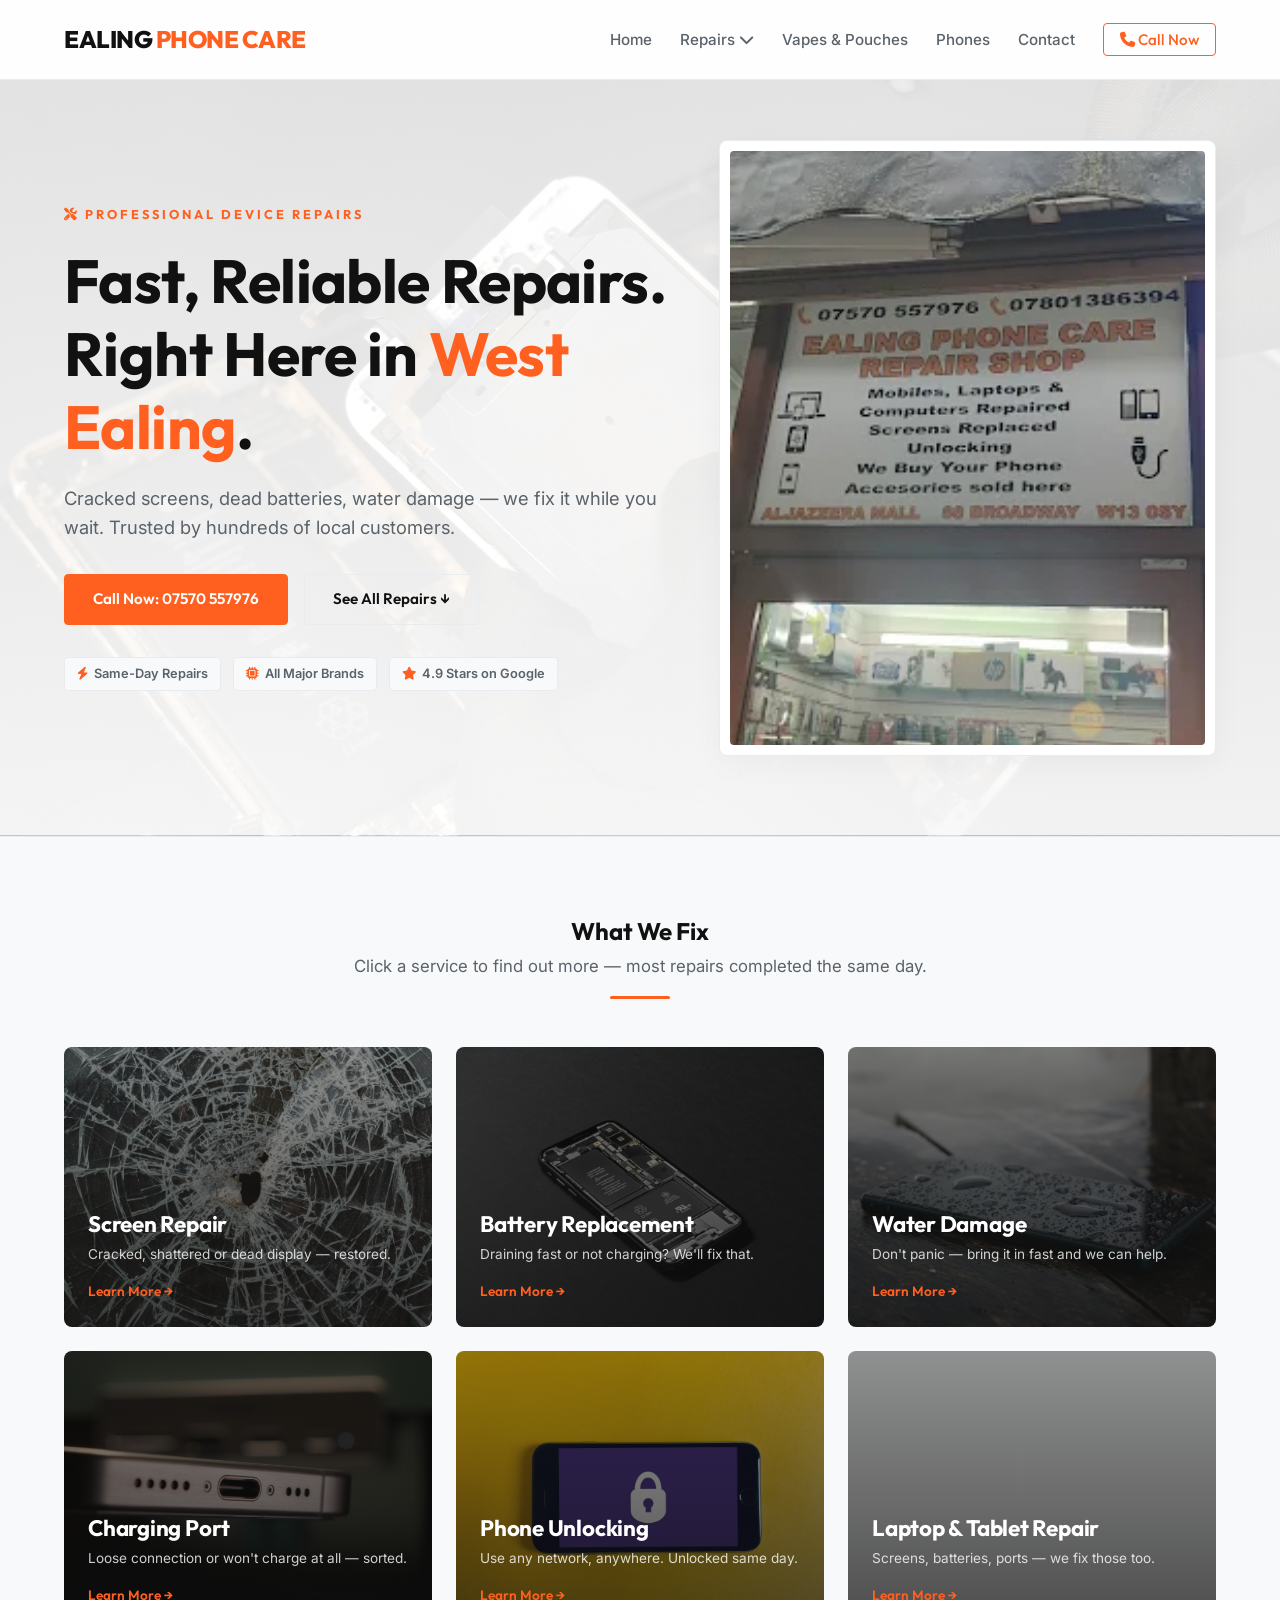
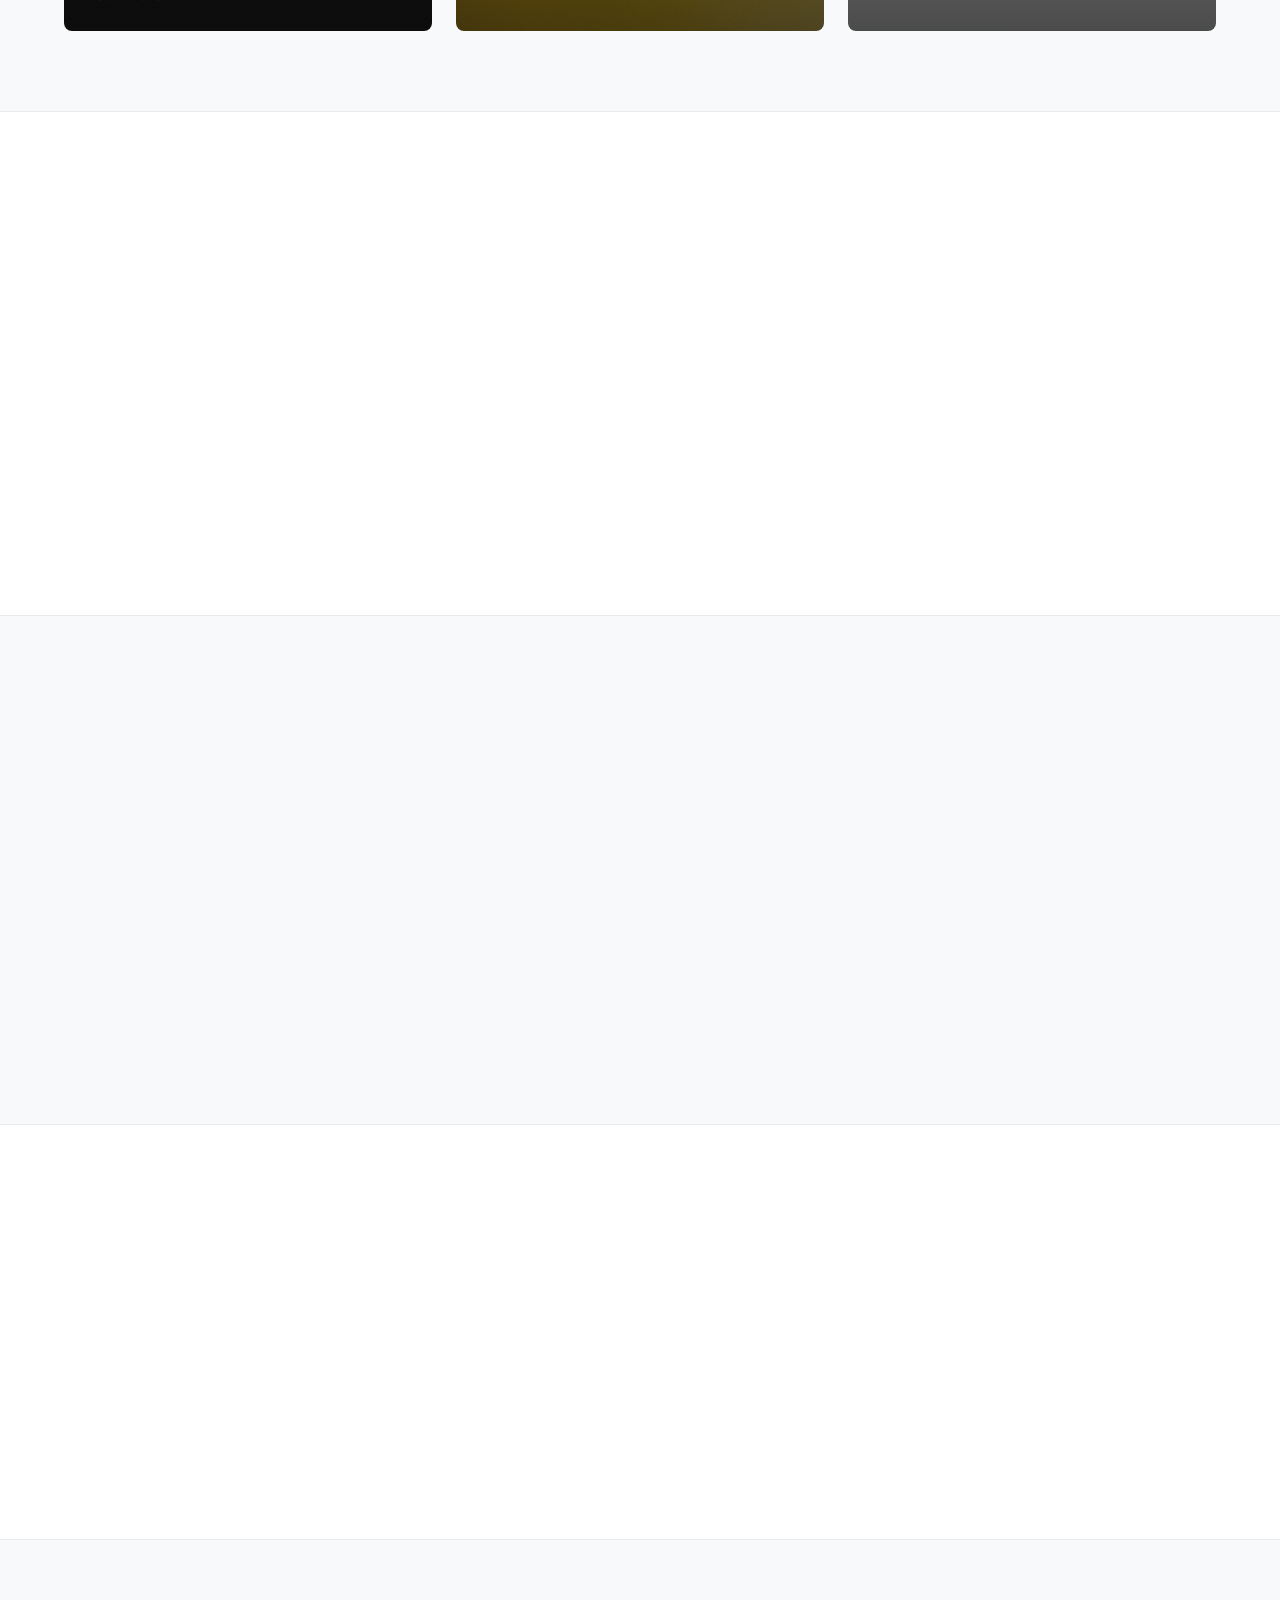
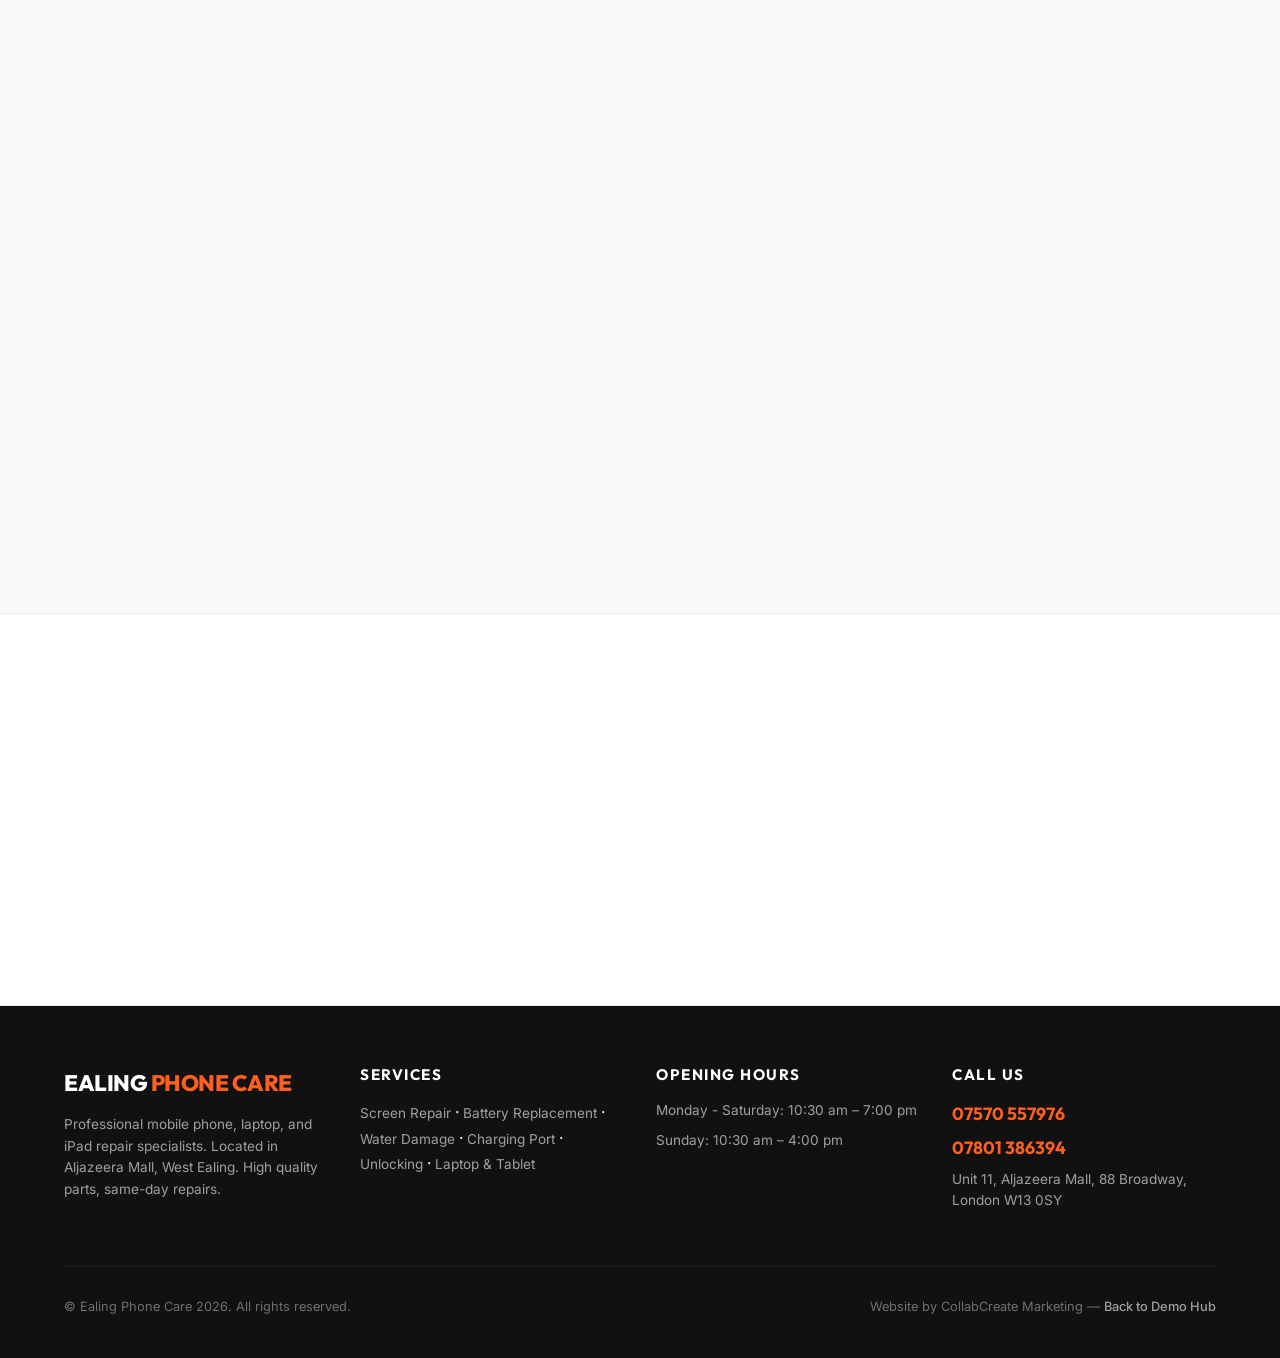
==== index.html @ 806cb696 "Initial commit" ====
<!DOCTYPE html>
<html lang="en">
<head>
    <meta charset="UTF-8">
    <meta name="viewport" content="width=device-width, initial-scale=1.0">
    <title>Home | Ealing Phone Care West Ealing</title>
    <meta name="description" content="West Ealing's trusted repair shop for iPhones, Samsung, laptops, MacBooks, and iPads. Same-day repairs.">
    <!-- Google Fonts -->
    <link href="https://fonts.googleapis.com/css2?family=Outfit:wght@300;400;500;600;700;800&family=Inter:wght@300;400;500;600;700&display=swap" rel="stylesheet">
    <!-- FontAwesome Icons -->
    <link rel="stylesheet" href="https://cdnjs.cloudflare.com/ajax/libs/font-awesome/6.4.0/css/all.min.css">
    <!-- CSS Stylesheet -->
    <link rel="stylesheet" href="style.css">
</head>
<body>
    <!-- Sticky Navigation Bar -->
    <nav class="navbar">
        <div class="container nav-container">
            <a href="index.html" class="logo">EALING <span class="primary-text">PHONE CARE</span></a>
            <ul class="nav-links" id="navLinks">
                <li><a href="index.html">Home</a></li>
                <li class="dropdown">
                    <a href="#" class="dropdown-trigger">Repairs <i class="fa-solid fa-chevron-down"></i></a>
                    <ul class="dropdown-menu">
                        <li><a href="screen-repair.html">Screen Repair</a></li>
                        <li><a href="battery-replacement.html">Battery Replacement</a></li>
                        <li><a href="water-damage.html">Water Damage</a></li>
                        <li><a href="charging-port.html">Charging Port Repair</a></li>
                        <li><a href="phone-unlocking.html">Phone Unlocking</a></li>
                        <li><a href="laptop-tablet.html">Laptop &amp; Tablet Repair</a></li>
                    </ul>
                </li>
                <li><a href="vapes-pouches.html">Vapes &amp; Pouches</a></li>
                <li><a href="phones-in-store.html">Phones</a></li>
                <li><a href="contact.html">Contact</a></li>
                <li><a href="tel:07570557976" class="btn-nav-cta"><i class="fa-solid fa-phone"></i> Call Now</a></li>
            </ul>
            <div class="hamburger" id="hamburger">
                <i class="fa-solid fa-bars"></i>
            </div>
        </div>
    </nav>

    <!-- Hero Section -->
    <section class="hero" style="background-image: linear-gradient(rgba(255, 255, 255, 0.85), rgba(255, 255, 255, 0.95)), url('repair-hero.jpg');">
        <div class="container hero-grid">
            <div class="hero-content reveal">
                <span class="eyebrow"><i class="fa-solid fa-screwdriver-wrench"></i> Professional Device Repairs</span>
                <h1>Fast, Reliable Repairs. <br>Right Here in <span class="primary-text">West Ealing</span>.</h1>
                <p class="hero-tagline">Cracked screens, dead batteries, water damage — we fix it while you wait. Trusted by hundreds of local customers.</p>
                <div class="hero-btns">
                    <a href="tel:07570557976" class="btn btn-primary">Call Now: 07570 557976</a>
                    <a href="#services" class="btn btn-outline">See All Repairs &darr;</a>
                </div>
                <div class="walk-ins-tag">
                    <span class="badge"><i class="fa-solid fa-bolt"></i> Same-Day Repairs</span>
                    <span class="badge"><i class="fa-solid fa-microchip"></i> All Major Brands</span>
                    <span class="badge"><i class="fa-solid fa-star"></i> 4.9 Stars on Google</span>
                </div>
            </div>
            <div class="hero-image-wrapper reveal">
                <div class="hero-image-frame" onclick="openLightbox('storefront-exterior.webp', 'Ealing Phone Care storefront in West Ealing')">
                    <img src="storefront-exterior.webp" alt="Ealing Phone Care Storefront" class="hero-image">
                    <div class="frame-overlay">
                        <i class="fa-solid fa-magnifying-glass-plus"></i>
                        <span>View Storefront</span>
                    </div>
                </div>
            </div>
        </div>
    </section>

    <!-- Services Section -->
    <section class="services" id="services">
        <div class="container">
            <div class="section-header text-center reveal">
                <h2>What We Fix</h2>
                <p class="subheading">Click a service to find out more — most repairs completed the same day.</p>
                <div class="accent-divider"></div>
            </div>
            
            <div class="services-grid reveal">
                <!-- Screen Repair -->
                <a href="screen-repair.html" class="service-card-link">
                    <div class="service-card" style="background-image: linear-gradient(rgba(17, 17, 17, 0.45), rgba(17, 17, 17, 0.75)), url('cracked-screen.jpg');">
                        <div class="card-content">
                            <h3>Screen Repair</h3>
                            <p>Cracked, shattered or dead display — restored.</p>
                            <span class="learn-more">Learn More &rarr;</span>
                        </div>
                    </div>
                </a>
                
                <!-- Battery Replacement -->
                <a href="battery-replacement.html" class="service-card-link">
                    <div class="service-card" style="background-image: linear-gradient(rgba(17, 17, 17, 0.45), rgba(17, 17, 17, 0.75)), url('battery-repair.jpg');">
                        <div class="card-content">
                            <h3>Battery Replacement</h3>
                            <p>Draining fast or not charging? We'll fix that.</p>
                            <span class="learn-more">Learn More &rarr;</span>
                        </div>
                    </div>
                </a>
                
                <!-- Water Damage -->
                <a href="water-damage.html" class="service-card-link">
                    <div class="service-card" style="background-image: linear-gradient(rgba(17, 17, 17, 0.45), rgba(17, 17, 17, 0.75)), url('water-damage.jpg');">
                        <div class="card-content">
                            <h3>Water Damage</h3>
                            <p>Don't panic — bring it in fast and we can help.</p>
                            <span class="learn-more">Learn More &rarr;</span>
                        </div>
                    </div>
                </a>
                
                <!-- Charging Port -->
                <a href="charging-port.html" class="service-card-link">
                    <div class="service-card" style="background-image: linear-gradient(rgba(17, 17, 17, 0.45), rgba(17, 17, 17, 0.75)), url('charging-port.jpg');">
                        <div class="card-content">
                            <h3>Charging Port</h3>
                            <p>Loose connection or won't charge at all — sorted.</p>
                            <span class="learn-more">Learn More &rarr;</span>
                        </div>
                    </div>
                </a>
                
                <!-- Phone Unlocking -->
                <a href="phone-unlocking.html" class="service-card-link">
                    <div class="service-card" style="background-image: linear-gradient(rgba(17, 17, 17, 0.45), rgba(17, 17, 17, 0.75)), url('unlock-phone.jpg');">
                        <div class="card-content">
                            <h3>Phone Unlocking</h3>
                            <p>Use any network, anywhere. Unlocked same day.</p>
                            <span class="learn-more">Learn More &rarr;</span>
                        </div>
                    </div>
                </a>
                
                <!-- Laptop & Tablet Repair -->
                <a href="laptop-tablet.html" class="service-card-link">
                    <div class="service-card" style="background-image: linear-gradient(rgba(17, 17, 17, 0.45), rgba(17, 17, 17, 0.75)), url('circuit-board.jpg');">
                        <div class="card-content">
                            <h3>Laptop &amp; Tablet Repair</h3>
                            <p>Screens, batteries, ports — we fix those too.</p>
                            <span class="learn-more">Learn More &rarr;</span>
                        </div>
                    </div>
                </a>
            </div>
        </div>
    </section>

    <!-- Why Us Section -->
    <section class="why-us">
        <div class="container">
            <div class="section-header text-center reveal">
                <h2>Why Customers Come Back to Us</h2>
                <div class="accent-divider"></div>
            </div>
            
            <div class="why-us-grid reveal">
                <div class="why-card">
                    <div class="why-icon"><i class="fa-solid fa-clock"></i></div>
                    <h3>Same-Day Service</h3>
                    <p>Most repairs are done within 30 minutes. We know you can't be without your phone.</p>
                </div>
                <div class="why-card">
                    <div class="why-icon"><i class="fa-solid fa-shield-halved"></i></div>
                    <h3>Quality Parts Only</h3>
                    <p>We use premium replacement parts on every repair — backed by our 90-day store warranty.</p>
                </div>
                <div class="why-card">
                    <div class="why-icon"><i class="fa-solid fa-hand-holding-dollar"></i></div>
                    <h3>No Fix, No Fee</h3>
                    <p>We diagnose devices for free. If we cannot fix your device, you don't pay a single penny.</p>
                </div>
            </div>
        </div>
    </section>

    <!-- Vapes Teaser -->
    <section class="vapes-teaser">
        <div class="container vapes-teaser-grid">
            <div class="vapes-teaser-content reveal">
                <span class="section-subtitle">In-Store Accessories</span>
                <h2>Cases, Accessories &amp; Vapes</h2>
                <p>We display a massive collection of premium phone cases, cables, chargers, headphones, and convenience vape products (Lost Mary, Elf, IVG, ZYN, Velo) right inside the shop.</p>
                <a href="vapes-pouches.html" class="btn btn-primary">Browse Accessories &rarr;</a>
                <p class="disclaimer-text" style="margin-top: 15px;">Nicotine products are strictly for adults aged 18+ only. Challenge 25 policy applies.</p>
            </div>
            <div class="vape-brand-anchors reveal">
                <img src="Lost Mary reuse.jpg" alt="Lost Mary" class="teaser-brand-img">
                <img src="IVG Reuse 1.jpg" alt="IVG" class="teaser-brand-img">
            </div>
        </div>
    </section>

    <!-- Phones Teaser -->
    <section class="phones-teaser">
        <div class="container phones-teaser-grid">
            <div class="phone-anchors-grid reveal">
                <div class="phone-item-card"><img src="Iphone 17 pro max.webp" alt="iPhone"><span>iPhone</span></div>
                <div class="phone-item-card"><img src="Samsung s26 ultra.webp" alt="Samsung"><span>Samsung</span></div>
                <div class="phone-item-card"><img src="Google Pixel 10a.webp" alt="Pixel"><span>Pixel</span></div>
            </div>
            <div class="phones-teaser-content reveal">
                <span class="section-subtitle">Buy &amp; Sell Devices</span>
                <h2>Looking for a New Phone?</h2>
                <p>We stock pre-owned, fully tested, refurbished smartphones at incredible prices, complete with a store warranty. We also buy devices for cash on the spot.</p>
                <a href="phones-in-store.html" class="btn btn-primary">Check Phone Stock &rarr;</a>
            </div>
        </div>
    </section>

    <!-- Reviews Section -->
    <section class="reviews">
        <div class="container">
            <div class="section-header text-center reveal">
                <h2>Loved By The Community</h2>
                <p class="subheading">Direct reviews from our local Google Business Profile page.</p>
                <div class="accent-divider"></div>
            </div>
            
            <div class="reviews-grid reveal">
                <div class="review-card">
                    <p class="review-text">"Ealing Phone Care is an exceptional mobile phone and electronics repair shop located in West Ealing. My son accidentally dropped his iPad, causing the screen to crack and the device to bend severely. I thought it was beyond repair, but their skilled technicians managed to restore it to near-perfect condition. Upon completing the repair, they even gifted me a screen protector and a sturdy iPad case to prevent future bending!"</p>
                    <div class="review-author">
                        <span>WonderChan (Local Guide)</span>
                        <span class="stars"><i class="fa-solid fa-star"></i> 5/5</span>
                    </div>
                </div>
                <div class="review-card">
                    <p class="review-text">"I went in there the other week hoping to get my phone's power port fixed. I explained the problem and the gentleman said 'it will take a little time' which I took to mean 'days', until he said 'about 30 minutes'. I went to the gym, came back and it was all sorted. Great, friendly service at a very reasonable price and was a very good experience."</p>
                    <div class="review-author">
                        <span>Dean Staggs</span>
                        <span class="stars"><i class="fa-solid fa-star"></i> 5/5</span>
                    </div>
                </div>
                <div class="review-card">
                    <p class="review-text">"Had a great experience getting my iPhone 14 Pro camera glass repaired here. The service was fast, professional, and very reasonably priced. The staff were friendly and knowledgeable, and my phone looks as good as new. Highly recommend this shop for any phone repairs!"</p>
                    <div class="review-author">
                        <span>Fintan D'Praser Corp</span>
                        <span class="stars"><i class="fa-solid fa-star"></i> 5/5</span>
                    </div>
                </div>
            </div>
        </div>
    </section>

    <!-- Final CTA -->
    <section class="final-cta text-center reveal" style="background-image: linear-gradient(rgba(17, 17, 17, 0.75), rgba(17, 17, 17, 0.85)), url('storefront-interior.webp');">
        <div class="container">
            <h2>Ready to Get Your Device Repaired?</h2>
            <p>Visit our shop in West Ealing or call ahead to check parts availability.</p>
            <a href="tel:07570557976" class="btn btn-primary btn-large"><i class="fa-solid fa-phone"></i> Call 07570 557976</a>
        </div>
    </section>

    <!-- Shared Footer -->
    <footer class="footer">
        <div class="container">
            <div class="footer-grid">
                <div class="footer-brand">
                    <a href="index.html" class="footer-logo">EALING <span class="primary-text">PHONE CARE</span></a>
                    <p>Professional mobile phone, laptop, and iPad repair specialists. Located in Aljazeera Mall, West Ealing. High quality parts, same-day repairs.</p>
                </div>
                <div class="footer-links">
                    <h4>Services</h4>
                    <p>
                        <a href="screen-repair.html">Screen Repair</a> &middot; 
                        <a href="battery-replacement.html">Battery Replacement</a> &middot; 
                        <a href="water-damage.html">Water Damage</a> &middot; 
                        <a href="charging-port.html">Charging Port</a> &middot; 
                        <a href="phone-unlocking.html">Unlocking</a> &middot; 
                        <a href="laptop-tablet.html">Laptop &amp; Tablet</a>
                    </p>
                </div>
                <div class="footer-hours">
                    <h4>Opening Hours</h4>
                    <ul>
                        <li>Monday - Saturday: 10:30 am &ndash; 7:00 pm</li>
                        <li>Sunday: 10:30 am &ndash; 4:00 pm</li>
                    </ul>
                </div>
                <div class="footer-contact">
                    <h4>Call us</h4>
                    <p class="phone-num"><a href="tel:07570557976">07570 557976</a></p>
                    <p class="phone-num" style="margin-top: 5px;"><a href="tel:07801386394">07801 386394</a></p>
                    <p class="address-text">Unit 11, Aljazeera Mall, 88 Broadway, London W13 0SY</p>
                </div>
            </div>
            <div class="footer-bottom">
                <p>&copy; Ealing Phone Care 2026. All rights reserved.</p>
                <p class="agency-credit">Website by CollabCreate Marketing &mdash; <a href="http://localhost:8080/index.html">Back to Demo Hub</a></p>
            </div>
        </div>
    </footer>

    <!-- Lightbox Modal -->
    <div id="lightbox" class="lightbox" onclick="closeLightbox()">
        <span class="lightbox-close" onclick="closeLightbox()">&times;</span>
        <img id="lightbox-img" class="lightbox-content" src="" alt="Enlarged gallery view">
        <div id="lightbox-caption" class="lightbox-caption"></div>
    </div>

    <!-- Core JavaScript -->
    <script>
        // Hamburger toggle
        const hamburger = document.getElementById('hamburger');
        const navLinks = document.getElementById('navLinks');
        
        hamburger.addEventListener('click', () => {
            navLinks.classList.toggle('active');
            hamburger.querySelector('i').classList.toggle('fa-bars');
            hamburger.querySelector('i').classList.toggle('fa-xmark');
        });

        // Intersection Observer Scroll Animations
        const revealElements = document.querySelectorAll('.reveal');
        const observer = new IntersectionObserver((entries, obs) => {
            entries.forEach(entry => {
                if (entry.isIntersecting) {
                    entry.target.classList.add('active');
                    obs.unobserve(entry.target);
                }
            });
        }, { threshold: 0.15 });
        revealElements.forEach(el => observer.observe(el));

        // Lightbox functionality
        function openLightbox(src, caption) {
            const lightbox = document.getElementById('lightbox');
            const img = document.getElementById('lightbox-img');
            const cap = document.getElementById('lightbox-caption');
            
            img.src = src;
            cap.innerHTML = caption;
            lightbox.classList.add('active');
            
            document.body.style.overflow = 'hidden';
        }

        function closeLightbox() {
            const lightbox = document.getElementById('lightbox');
            lightbox.classList.remove('active');
            document.body.style.overflow = '';
        }
    </script>
</body>
</html>
---- style.css ----
/* CCM Tech Repair Site Stylesheet */
:root {
    --bg-main: #ffffff;
    --bg-card: #ffffff;
    --bg-alternate: #f8f9fa;
    --text-main: #111111;
    --text-muted: #5a626a;
    --border-color: #e9ecef;
    --primary: #ff5f1f; /* Brand Custom Orange */
    --primary-hover: #e04f10;
    --primary-glow: rgba(255, 95, 31, 0.15);
    --shadow: 0 8px 30px rgba(0, 0, 0, 0.04);
    --font-sans: 'Inter', sans-serif;
    --font-heading: 'Outfit', sans-serif;
    --nav-height: 80px;
}

/* Global Reset */
* {
    margin: 0;
    padding: 0;
    box-sizing: border-box;
}

html, body {
    width: 100%;
    overflow-x: hidden;
    background-color: var(--bg-main);
    color: var(--text-main);
    font-family: var(--font-sans);
    line-height: 1.6;
    scroll-behavior: smooth;
}

/* Layout Utilities */
.container {
    max-width: 1200px;
    margin: 0 auto;
    padding: 0 24px;
    width: 100%;
}

.text-center {
    text-align: center;
}

.primary-text {
    color: var(--primary);
}

.accent-divider {
    width: 60px;
    height: 3px;
    background-color: var(--primary);
    margin: 16px auto 0;
    border-radius: 2px;
}

.section-subtitle {
    display: inline-block;
    font-family: var(--font-heading);
    font-size: 0.8rem;
    font-weight: 700;
    text-transform: uppercase;
    letter-spacing: 3px;
    color: var(--primary);
    margin-bottom: 12px;
}

/* Typography */
h1, h2, h3, h4 {
    font-family: var(--font-heading);
    font-weight: 700;
    letter-spacing: -0.01em;
    line-height: 1.2;
}

/* Scroll Animations */
.reveal {
    opacity: 0;
    transform: translateY(30px);
    transition: all 0.8s cubic-bezier(0.16, 1, 0.3, 1);
}

.reveal.active {
    opacity: 1;
    transform: translateY(0);
}

/* Buttons */
.btn {
    display: inline-flex;
    align-items: center;
    justify-content: center;
    gap: 10px;
    padding: 12px 28px;
    font-family: var(--font-heading);
    font-size: 0.95rem;
    font-weight: 600;
    text-decoration: none;
    border-radius: 4px;
    transition: all 0.3s ease;
    cursor: pointer;
}

.btn-primary {
    background-color: var(--primary);
    color: #ffffff;
    border: 1px solid var(--primary);
}

.btn-primary:hover {
    background-color: var(--primary-hover);
    border-color: var(--primary-hover);
    transform: translateY(-2px);
    box-shadow: 0 8px 20px var(--primary-glow);
}

.btn-outline {
    background-color: transparent;
    color: var(--text-main);
    border: 1px solid var(--border-color);
}

.btn-outline:hover {
    background-color: var(--bg-alternate);
    border-color: var(--primary);
    color: var(--primary);
    transform: translateY(-2px);
}

/* Navigation Bar */
.navbar {
    position: fixed;
    top: 0;
    left: 0;
    width: 100%;
    height: var(--nav-height);
    background-color: rgba(255, 255, 255, 0.95);
    backdrop-filter: blur(8px);
    -webkit-backdrop-filter: blur(8px);
    border-bottom: 1px solid var(--border-color);
    z-index: 1000;
    display: flex;
    align-items: center;
}

.nav-container {
    display: flex;
    justify-content: space-between;
    align-items: center;
}

.logo {
    font-family: var(--font-heading);
    font-size: 1.5rem;
    font-weight: 800;
    color: var(--text-main);
    text-decoration: none;
    letter-spacing: -0.5px;
}

.nav-links {
    display: flex;
    align-items: center;
    list-style: none;
    gap: 28px;
}

.nav-links a {
    color: var(--text-muted);
    text-decoration: none;
    font-size: 0.95rem;
    font-weight: 500;
    transition: color 0.3s ease;
}

.nav-links a:hover {
    color: var(--text-main);
}

.btn-nav-cta {
    background-color: transparent;
    color: var(--primary) !important;
    border: 1px solid var(--primary);
    padding: 6px 16px;
    border-radius: 4px;
    font-family: var(--font-heading);
    font-size: 0.85rem;
    font-weight: 600;
}

.btn-nav-cta:hover {
    background-color: var(--primary);
    color: #ffffff !important;
}

.hamburger {
    display: none;
    color: var(--text-main);
    font-size: 1.4rem;
    cursor: pointer;
}

/* Dropdown Menu */
.dropdown {
    position: relative;
}

.dropdown-menu {
    display: none;
    position: absolute;
    top: 100%;
    left: 0;
    background-color: var(--bg-card);
    border: 1px solid var(--border-color);
    box-shadow: var(--shadow);
    list-style: none;
    min-width: 220px;
    border-radius: 4px;
    padding: 10px 0;
    z-index: 100;
}

.dropdown-menu li a {
    display: block;
    padding: 10px 20px;
    color: var(--text-main);
    font-size: 0.9rem;
    text-transform: none;
    letter-spacing: normal;
}

.dropdown-menu li a:hover {
    background-color: var(--bg-alternate);
    color: var(--primary);
}

.dropdown:hover .dropdown-menu {
    display: block;
}

/* Hero Section */
.hero {
    padding: calc(var(--nav-height) + 60px) 0 80px;
    background-size: cover;
    background-position: center;
    position: relative;
}

.hero-grid {
    display: grid;
    grid-template-columns: 1.1fr 0.9fr;
    gap: 48px;
    align-items: center;
}

.hero-content .eyebrow {
    font-family: var(--font-heading);
    color: var(--primary);
    font-size: 0.8rem;
    font-weight: 700;
    text-transform: uppercase;
    letter-spacing: 3px;
    margin-bottom: 20px;
    display: block;
}

.hero h1 {
    font-size: 3.8rem;
    margin-bottom: 20px;
    color: var(--text-main);
}

.hero-tagline {
    font-size: 1.15rem;
    color: var(--text-muted);
    margin-bottom: 32px;
}

.hero-btns {
    display: flex;
    gap: 16px;
    margin-bottom: 32px;
}

.walk-ins-tag {
    display: flex;
    flex-wrap: wrap;
    gap: 12px;
}

.badge {
    display: inline-flex;
    align-items: center;
    gap: 6px;
    background-color: var(--bg-alternate);
    border: 1px solid var(--border-color);
    color: var(--text-muted);
    padding: 6px 12px;
    border-radius: 4px;
    font-size: 0.8rem;
    font-weight: 600;
}

.badge i {
    color: var(--primary);
}

.hero-image-wrapper {
    position: relative;
    width: 100%;
}

.hero-image-frame {
    position: relative;
    border: 1px solid var(--border-color);
    padding: 10px;
    border-radius: 8px;
    background-color: var(--bg-card);
    box-shadow: var(--shadow);
    cursor: pointer;
    overflow: hidden;
}

.hero-image {
    width: 100%;
    border-radius: 4px;
    display: block;
    object-fit: cover;
    aspect-ratio: 4/5;
    transition: transform 0.5s ease;
}

.hero-image-frame:hover .hero-image {
    transform: scale(1.02);
}

.frame-overlay {
    position: absolute;
    top: 10px;
    left: 10px;
    right: 10px;
    bottom: 10px;
    background-color: rgba(17, 17, 17, 0.85);
    display: flex;
    flex-direction: column;
    align-items: center;
    justify-content: center;
    gap: 10px;
    color: #ffffff;
    opacity: 0;
    transition: opacity 0.3s ease;
    border-radius: 4px;
}

.hero-image-frame:hover .frame-overlay {
    opacity: 1;
}

.frame-overlay i {
    font-size: 1.8rem;
    color: var(--primary);
}

.frame-overlay span {
    font-family: var(--font-heading);
    font-size: 0.8rem;
    font-weight: 600;
    text-transform: uppercase;
    letter-spacing: 1.5px;
}

/* Services Grid on Home */
.services {
    padding: 80px 0;
    background-color: var(--bg-alternate);
    border-top: 1px solid var(--border-color);
    border-bottom: 1px solid var(--border-color);
}

.services .section-header {
    margin-bottom: 48px;
}

.services .subheading {
    color: var(--text-muted);
    font-size: 1.05rem;
    margin-top: 8px;
}

.services-grid {
    display: grid;
    grid-template-columns: repeat(3, 1fr);
    gap: 24px;
}

.service-card-link {
    text-decoration: none;
}

.service-card {
    height: 280px;
    border-radius: 8px;
    background-size: cover;
    background-position: center;
    position: relative;
    overflow: hidden;
    display: flex;
    align-items: flex-end;
    transition: transform 0.3s ease, box-shadow 0.3s ease;
}

.service-card:hover {
    transform: translateY(-4px);
    box-shadow: 0 12px 30px rgba(0, 0, 0, 0.15);
}

.card-content {
    padding: 24px;
    color: #ffffff;
    width: 100%;
    z-index: 2;
}

.service-card h3 {
    font-size: 1.4rem;
    margin-bottom: 6px;
    color: #ffffff;
}

.service-card p {
    font-size: 0.85rem;
    color: rgba(255, 255, 255, 0.8);
    margin-bottom: 12px;
}

.learn-more {
    font-family: var(--font-heading);
    font-size: 0.85rem;
    font-weight: 600;
    color: var(--primary);
}

/* Why Us Section */
.why-us {
    padding: 80px 0;
}

.why-us-grid {
    display: grid;
    grid-template-columns: repeat(3, 1fr);
    gap: 32px;
    margin-top: 48px;
}

.why-card {
    background-color: var(--bg-card);
    border: 1px solid var(--border-color);
    border-radius: 8px;
    padding: 32px;
    box-shadow: var(--shadow);
}

.why-icon {
    font-size: 2.2rem;
    color: var(--primary);
    margin-bottom: 20px;
}

.why-card h3 {
    font-size: 1.25rem;
    margin-bottom: 12px;
}

.why-card p {
    color: var(--text-muted);
    font-size: 0.9rem;
}

/* Vapes Teaser */
.vapes-teaser {
    padding: 80px 0;
    background-color: var(--bg-alternate);
    border-top: 1px solid var(--border-color);
    border-bottom: 1px solid var(--border-color);
}

.vapes-teaser-grid {
    display: grid;
    grid-template-columns: 1.1fr 0.9fr;
    gap: 48px;
    align-items: center;
}

.vapes-teaser-content h2 {
    font-size: 2.5rem;
    margin-bottom: 16px;
}

.vapes-teaser-content p {
    color: var(--text-muted);
    margin-bottom: 24px;
    font-size: 1.05rem;
}

.disclaimer-text {
    font-size: 0.75rem;
    color: var(--text-muted);
    margin-top: 16px;
}

.teaser-brand-img {
    width: 45%;
    max-width: 180px;
    border-radius: 8px;
    border: 1px solid var(--border-color);
    box-shadow: var(--shadow);
}

.vape-brand-anchors {
    display: flex;
    justify-content: center;
    gap: 20px;
}

/* Phones Teaser */
.phones-teaser {
    padding: 80px 0;
}

.phones-teaser-grid {
    display: grid;
    grid-template-columns: 1fr 1fr;
    gap: 48px;
    align-items: center;
}

.phones-teaser-content h2 {
    font-size: 2.5rem;
    margin-bottom: 16px;
}

.phones-teaser-content p {
    color: var(--text-muted);
    margin-bottom: 24px;
    font-size: 1.05rem;
}

.phone-anchors-grid {
    display: grid;
    grid-template-columns: repeat(3, 1fr);
    gap: 16px;
}

.phone-item-card {
    text-align: center;
    background-color: var(--bg-alternate);
    border: 1px solid var(--border-color);
    padding: 16px;
    border-radius: 8px;
}

.phone-item-card img {
    width: 100%;
    height: auto;
    max-height: 120px;
    object-fit: contain;
    margin-bottom: 10px;
}

.phone-item-card span {
    font-family: var(--font-heading);
    font-size: 0.8rem;
    font-weight: 600;
}

/* Reviews on Home */
.reviews {
    padding: 80px 0;
    background-color: var(--bg-alternate);
    border-top: 1px solid var(--border-color);
    border-bottom: 1px solid var(--border-color);
}

.reviews-grid {
    display: grid;
    grid-template-columns: repeat(3, 1fr);
    gap: 24px;
    margin-top: 40px;
}

.review-card {
    background-color: var(--bg-card);
    border: 1px solid var(--border-color);
    padding: 32px;
    border-radius: 6px;
    box-shadow: var(--shadow);
    display: flex;
    flex-direction: column;
    justify-content: space-between;
}

.review-card .review-text {
    font-style: italic;
    font-size: 0.95rem;
    color: var(--text-muted);
    margin-bottom: 20px;
}

.review-author {
    font-family: var(--font-heading);
    font-weight: 600;
    font-size: 0.85rem;
    display: flex;
    justify-content: space-between;
    align-items: center;
}

.stars {
    color: #ffb400;
    font-size: 0.8rem;
}

/* Final CTA */
.final-cta {
    padding: 100px 0;
    background-size: cover;
    background-position: center;
    color: #ffffff;
}

.final-cta h2 {
    font-size: 3rem;
    margin-bottom: 16px;
    color: #ffffff;
}

.final-cta p {
    font-size: 1.15rem;
    color: rgba(255, 255, 255, 0.85);
    margin-bottom: 30px;
}

.btn-large {
    padding: 14px 40px;
    font-size: 1.1rem;
}

/* Service Page Styling */
.service-hero {
    padding: 120px 0 80px;
    background-size: cover;
    background-position: center;
    color: #ffffff;
}

.service-hero h1 {
    font-size: 3.5rem;
    color: #ffffff;
    margin-bottom: 16px;
}

.service-hero p {
    font-size: 1.2rem;
    color: rgba(255, 255, 255, 0.85);
    margin-bottom: 28px;
}

.details-grid {
    display: grid;
    grid-template-columns: 1.05fr 0.95fr;
    gap: 64px;
    align-items: center;
}

.service-details {
    padding: 80px 0;
}

.details-text h2 {
    font-size: 2.2rem;
    margin-bottom: 20px;
}

.details-text p {
    color: var(--text-muted);
    font-size: 1.05rem;
    margin-bottom: 24px;
}

.symptoms-box {
    background-color: var(--bg-alternate);
    border: 1px solid var(--border-color);
    padding: 24px;
    border-radius: 6px;
}

.symptoms-box h3 {
    font-size: 1.15rem;
    margin-bottom: 16px;
}

.symptoms-list {
    list-style: none;
    display: flex;
    flex-direction: column;
    gap: 12px;
}

.symptoms-list li {
    font-size: 0.95rem;
    color: var(--text-muted);
    display: flex;
    align-items: center;
    gap: 10px;
}

.symptoms-list li i {
    color: var(--primary);
}

.in-process-img {
    width: 100%;
    border-radius: 8px;
    border: 1px solid var(--border-color);
    box-shadow: var(--shadow);
}

.service-gallery {
    padding: 60px 0;
    background-color: var(--bg-alternate);
    border-top: 1px solid var(--border-color);
    border-bottom: 1px solid var(--border-color);
}

.gallery-row {
    display: grid;
    grid-template-columns: repeat(auto-fit, minmax(250px, 1fr));
    gap: 20px;
    margin-top: 40px;
}

.gallery-item-wrapper {
    background-color: var(--bg-card);
    border: 1px solid var(--border-color);
    border-radius: 6px;
    padding: 8px;
    cursor: pointer;
    text-align: center;
    box-shadow: var(--shadow);
}

.gallery-item-wrapper img {
    width: 100%;
    height: 180px;
    object-fit: cover;
    border-radius: 4px;
    margin-bottom: 8px;
}

.gallery-item-wrapper span {
    font-family: var(--font-heading);
    font-size: 0.85rem;
    font-weight: 600;
}

.service-cta {
    padding: 80px 0;
}

.service-cta h2 {
    font-size: 2.2rem;
    margin-bottom: 12px;
}

.service-cta p {
    color: var(--text-muted);
    margin-bottom: 24px;
}

.related-services {
    padding: 80px 0;
    background-color: var(--bg-alternate);
    border-top: 1px solid var(--border-color);
}

.related-grid {
    display: grid;
    grid-template-columns: repeat(3, 1fr);
    gap: 24px;
    margin-top: 40px;
}

.related-card {
    background-color: var(--bg-card);
    border: 1px solid var(--border-color);
    padding: 28px;
    border-radius: 6px;
    box-shadow: var(--shadow);
}

.related-card h3 {
    font-size: 1.2rem;
    margin-bottom: 10px;
}

.related-card p {
    font-size: 0.85rem;
    color: var(--text-muted);
    margin-bottom: 16px;
}

/* Page Hero Template */
.page-hero {
    padding: calc(var(--nav-height) + 40px) 0 40px;
    border-bottom: 1px solid var(--border-color);
    background-color: var(--bg-alternate);
}

.page-hero h1 {
    font-size: 3rem;
    margin-bottom: 8px;
}

.page-hero p {
    font-size: 1.1rem;
    color: var(--text-muted);
}

/* Vapes Page Specific */
.pouches-section, .vapes-section {
    padding: 80px 0;
}

.pouches-section {
    border-bottom: 1px solid var(--border-color);
}

.pouches-grid {
    display: grid;
    grid-template-columns: repeat(5, 1fr);
    gap: 20px;
    margin-top: 48px;
}

.vapes-grid-two {
    display: grid;
    grid-template-columns: repeat(2, 1fr);
    gap: 24px;
    max-width: 600px;
    margin: 48px auto 0;
}

.brand-card, .brand-card-two {
    background-color: var(--bg-card);
    border: 1px solid var(--border-color);
    padding: 16px;
    border-radius: 8px;
    text-align: center;
    box-shadow: var(--shadow);
}

.brand-card img, .brand-card-two img {
    width: 100%;
    height: 140px;
    object-fit: contain;
    margin-bottom: 12px;
}

.brand-card h3, .brand-card-two h3 {
    font-size: 1rem;
    font-family: var(--font-heading);
    font-weight: 700;
}

.vapes-cta, .phones-cta, .contact-cta {
    padding: 60px 0;
    background-color: var(--bg-alternate);
    border-top: 1px solid var(--border-color);
    border-bottom: 1px solid var(--border-color);
}

/* Phones In Store Page */
.phones-section {
    padding: 80px 0;
}

.intro-paragraph {
    max-width: 700px;
    margin: 0 auto 48px;
    font-size: 1.05rem;
    color: var(--text-muted);
}

.phones-grid {
    display: grid;
    grid-template-columns: repeat(3, 1fr);
    gap: 24px;
}

.phone-product-card {
    background-color: var(--bg-card);
    border: 1px solid var(--border-color);
    padding: 24px;
    border-radius: 8px;
    text-align: center;
    box-shadow: var(--shadow);
}

.phone-product-card img {
    width: 100%;
    height: 180px;
    object-fit: contain;
    margin-bottom: 16px;
}

.phone-product-card h3 {
    font-size: 1.15rem;
    margin-bottom: 8px;
}

.avail-badge {
    display: inline-block;
    font-family: var(--font-heading);
    font-size: 0.75rem;
    font-weight: 700;
    color: var(--primary);
    background-color: var(--primary-glow);
    padding: 4px 12px;
    border-radius: 20px;
}

/* Contact Page Specific */
.contact-details-section {
    padding: 80px 0;
}

.contact-grid-page {
    display: grid;
    grid-template-columns: 1fr 1fr;
    gap: 64px;
    align-items: center;
}

.contact-left-info h2 {
    font-size: 2.5rem;
    margin-bottom: 12px;
}

.phone-large {
    font-family: var(--font-heading);
    font-size: 1.6rem;
    font-weight: 700;
    margin-bottom: 30px;
}

.phone-large a {
    color: var(--primary);
    text-decoration: none;
}

.hours-box h3 {
    font-size: 1.15rem;
    margin-bottom: 16px;
}

.contact-hours-table {
    width: 100%;
    border-collapse: collapse;
}

.contact-hours-table tr {
    border-bottom: 1px solid var(--border-color);
}

.contact-hours-table tr:last-child {
    border-bottom: none;
}

.contact-hours-table td {
    padding: 10px 0;
    font-size: 0.95rem;
    color: var(--text-muted);
}

.contact-hours-table td:last-child {
    text-align: right;
    font-weight: 600;
    color: var(--text-main);
}

.exterior-img-container {
    width: 100%;
}

.exterior-img-style {
    width: 100%;
    max-height: 400px;
    object-fit: contain;
    border-radius: 8px;
    border: 1px solid var(--border-color);
    box-shadow: var(--shadow);
    margin: 0 auto;
    display: block;
}

.map-section {
    padding: 60px 0;
    background-color: var(--bg-alternate);
    border-top: 1px solid var(--border-color);
    border-bottom: 1px solid var(--border-color);
}

.contact-map-wrapper iframe {
    display: block;
    box-shadow: var(--shadow);
    border: 1px solid var(--border-color) !important;
    margin-top: 40px;
}

/* Footer Styling */
.footer {
    padding: 60px 0 40px;
    background-color: #111111;
    color: #ffffff;
    border-top: 1px solid var(--border-color);
}

.footer-grid {
    display: grid;
    grid-template-columns: repeat(4, 1fr);
    gap: 32px;
}

.footer-brand p {
    font-size: 0.85rem;
    color: rgba(255, 255, 255, 0.6);
    margin-top: 12px;
}

.footer-logo {
    font-family: var(--font-heading);
    font-size: 1.4rem;
    font-weight: 800;
    color: #ffffff;
    text-decoration: none;
    letter-spacing: -0.5px;
}

.footer-logo .primary-text {
    color: var(--primary);
}

.footer-links h4, .footer-hours h4, .footer-contact h4 {
    font-size: 0.95rem;
    font-family: var(--font-heading);
    text-transform: uppercase;
    letter-spacing: 1.5px;
    color: #ffffff;
    margin-bottom: 16px;
}

.footer-links p a {
    color: rgba(255, 255, 255, 0.6);
    text-decoration: none;
    font-size: 0.85rem;
    transition: color 0.3s ease;
}

.footer-links p a:hover {
    color: var(--primary);
}

.footer-hours ul {
    list-style: none;
    display: flex;
    flex-direction: column;
    gap: 8px;
    font-size: 0.85rem;
    color: rgba(255, 255, 255, 0.6);
}

.footer-contact p {
    font-size: 0.85rem;
    color: rgba(255, 255, 255, 0.6);
    margin-bottom: 6px;
}

.footer-contact p.phone-num a {
    font-family: var(--font-heading);
    font-weight: 700;
    color: var(--primary);
    font-size: 1.1rem;
    text-decoration: none;
}

.footer-bottom {
    display: flex;
    justify-content: space-between;
    align-items: center;
    border-top: 1px solid rgba(255, 255, 255, 0.05);
    padding-top: 30px;
    margin-top: 48px;
    color: rgba(255, 255, 255, 0.4);
    font-size: 0.8rem;
    flex-wrap: wrap;
    gap: 16px;
}

.agency-credit a {
    color: rgba(255, 255, 255, 0.6);
    text-decoration: none;
    font-weight: 500;
}

.agency-credit a:hover {
    color: var(--primary);
}

/* Lightbox Modal */
.lightbox {
    display: none;
    position: fixed;
    z-index: 2000;
    left: 0;
    top: 0;
    width: 100%;
    height: 100%;
    background-color: rgba(17, 17, 17, 0.95);
    align-items: center;
    justify-content: center;
    flex-direction: column;
}

.lightbox.active {
    display: flex;
}

.lightbox-content {
    margin: auto;
    display: block;
    max-width: 90%;
    max-height: 80vh;
    border-radius: 8px;
    border: 1px solid var(--border-color);
}

.lightbox-caption {
    margin: 15px auto;
    width: 80%;
    text-align: center;
    color: var(--primary);
    font-family: var(--font-heading);
    font-weight: 600;
    font-size: 1.2rem;
}

.lightbox-close {
    position: absolute;
    top: 24px;
    right: 32px;
    color: #ffffff;
    font-size: 2.5rem;
    font-weight: bold;
    cursor: pointer;
}

.lightbox-close:hover {
    color: var(--primary);
}

/* Responsive Rules */
@media (max-width: 992px) {
    h1 { font-size: 2.8rem !important; }
    h2 { font-size: 1.8rem !important; }
    .hero-grid { grid-template-columns: 1fr; text-align: center; }
    .hero-btns { justify-content: center; }
    .walk-ins-tag { justify-content: center; }
    .hero-image-wrapper { max-width: 450px; margin: 0 auto; }
    .services-grid { grid-template-columns: repeat(2, 1fr); }
    .why-us-grid { grid-template-columns: 1fr; gap: 20px; }
    .vapes-teaser-grid, .phones-teaser-grid, .contact-grid-page, .details-grid { grid-template-columns: 1fr; text-align: center; }
    .vape-brand-anchors { justify-content: center; }
    .phone-anchors-grid { max-width: 500px; margin: 0 auto; }
    .reviews-grid, .related-grid, .phones-grid { grid-template-columns: 1fr; }
    .footer-grid { grid-template-columns: repeat(2, 1fr); }
    .pouches-grid { grid-template-columns: repeat(3, 1fr); }
    .exterior-img-style { max-height: 300px; }
}

@media (max-width: 768px) {
    .hamburger { display: block; }
    .nav-links {
        display: none;
        flex-direction: column;
        position: absolute;
        top: var(--nav-height);
        left: 0;
        width: 100%;
        background-color: rgba(255, 255, 255, 0.98);
        border-bottom: 1px solid var(--border-color);
        padding: 30px;
        gap: 20px;
        align-items: center;
        box-shadow: var(--shadow);
    }
    .nav-links.active { display: flex; }
    .dropdown-menu { position: static; box-shadow: none; border: none; text-align: center; display: block; padding: 0; }
    .dropdown:hover .dropdown-menu { display: block; }
    .footer-grid { grid-template-columns: 1fr; text-align: center; }
    .footer-hours ul { align-items: center; }
    .footer-bottom { flex-direction: column; text-align: center; }
    .pouches-grid { grid-template-columns: repeat(2, 1fr); }
}
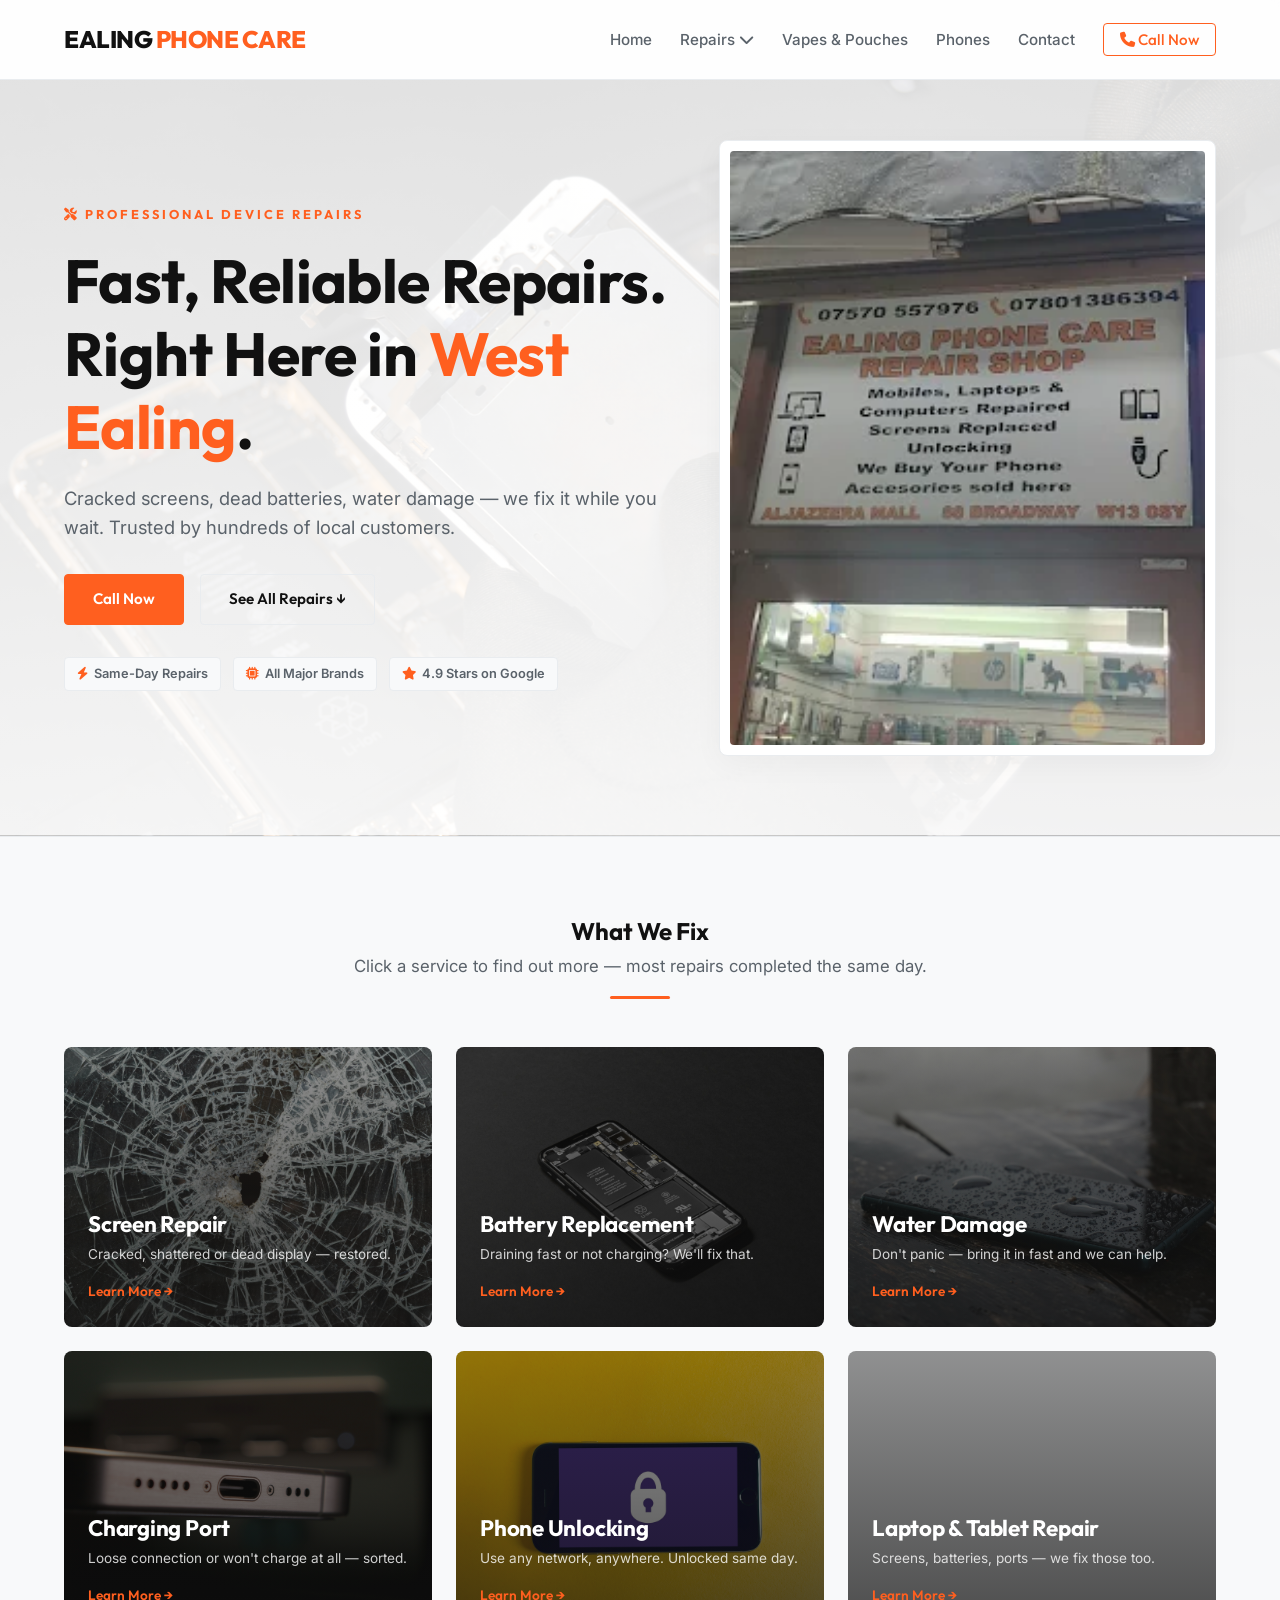
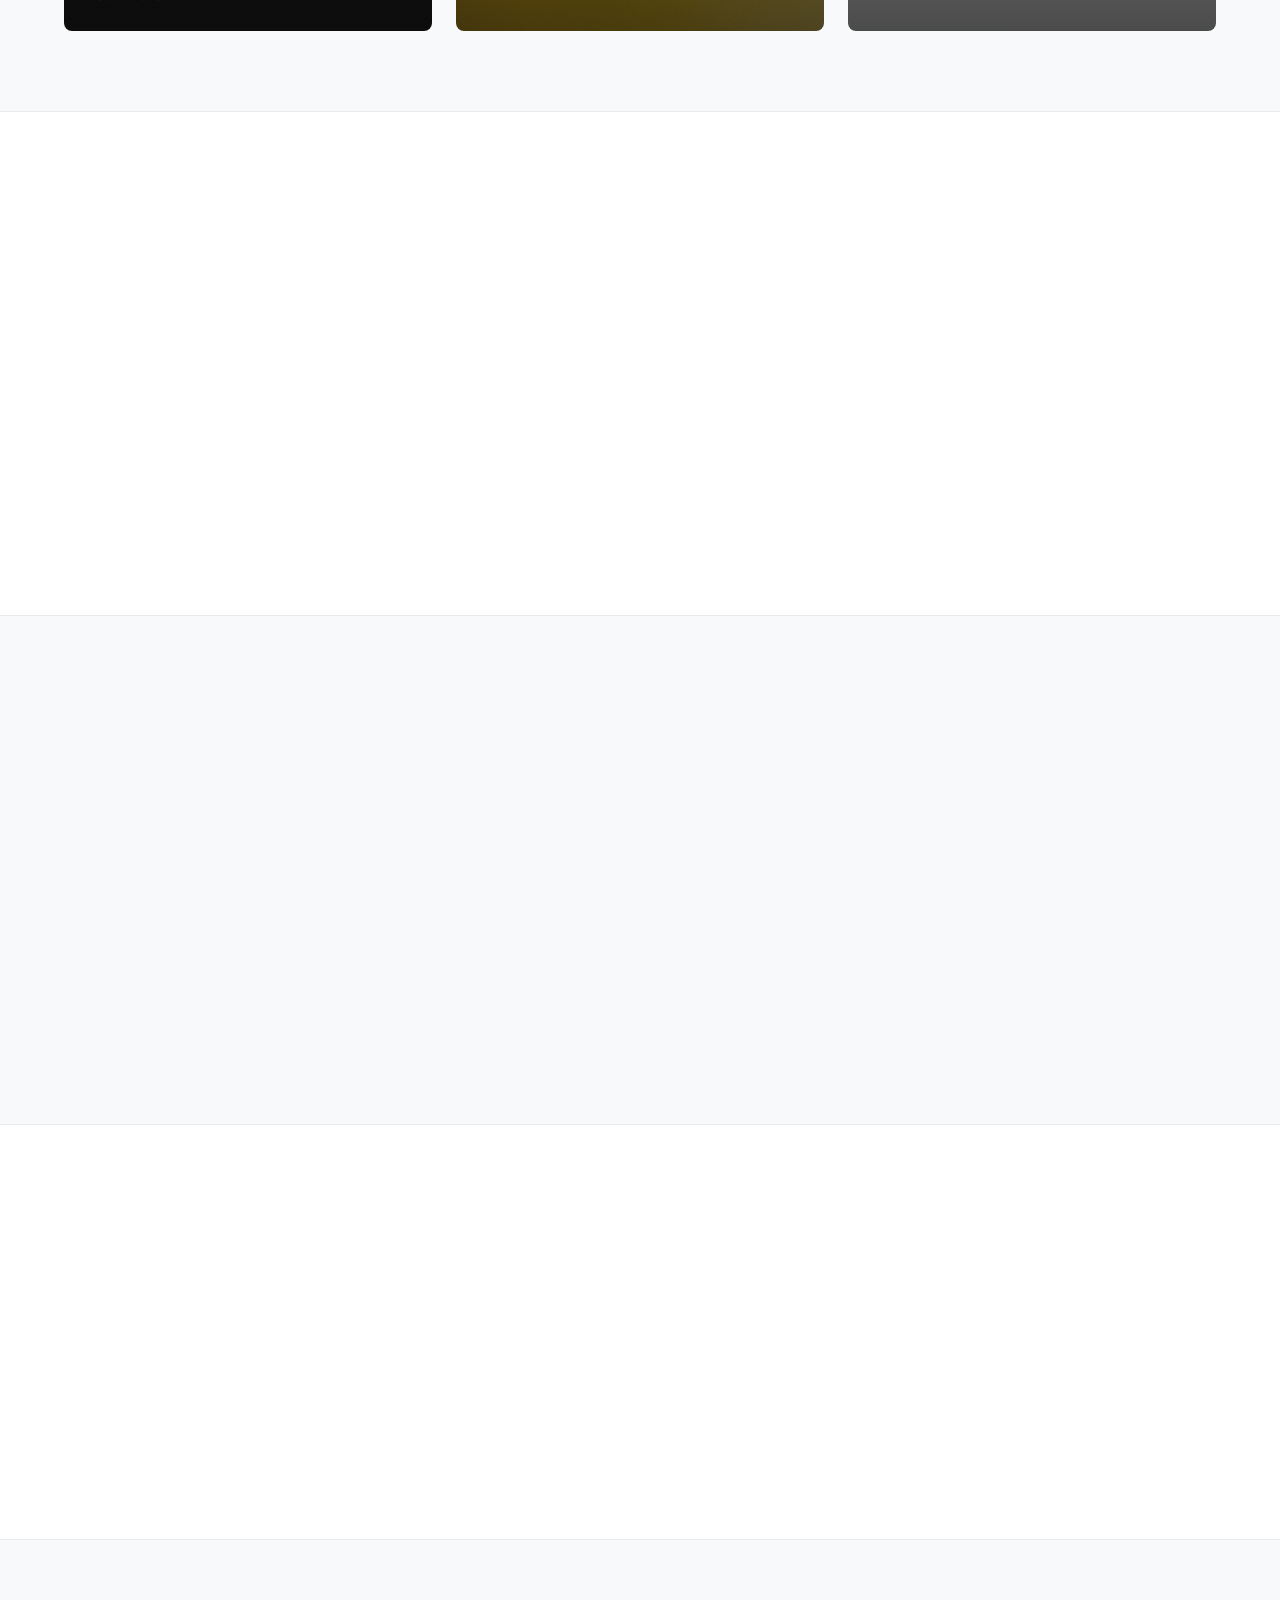
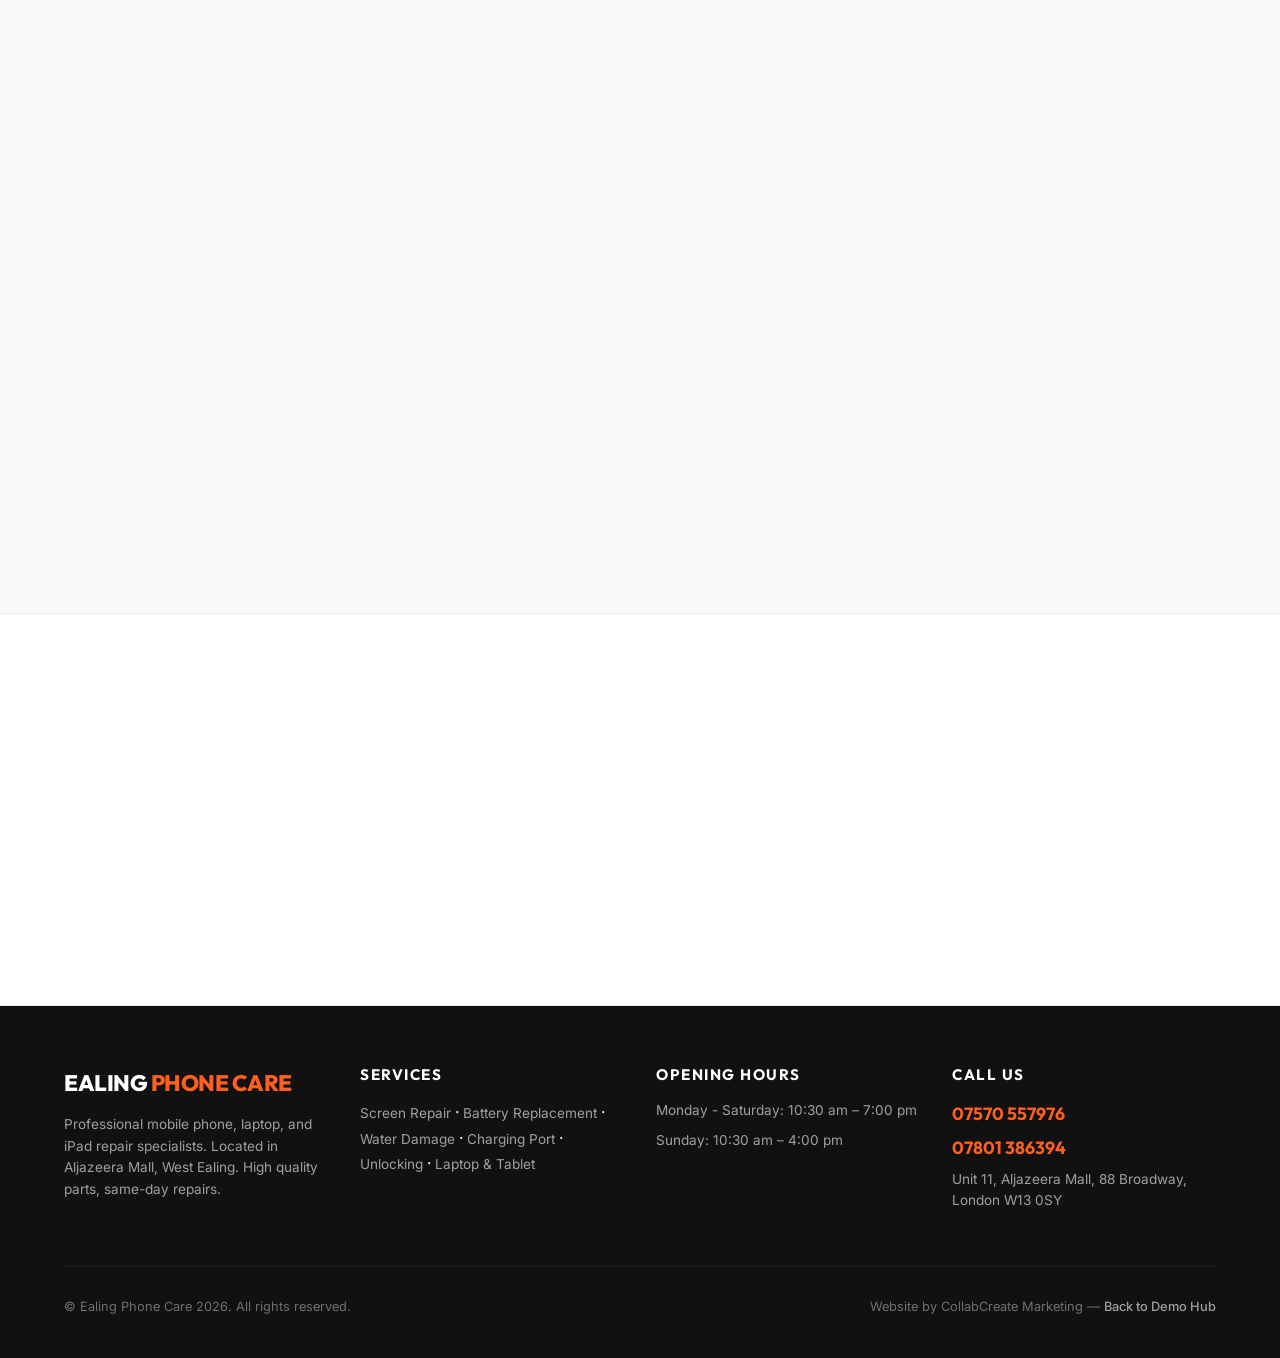
==== commit 24cb670d: "Optimize for mobile, fix hero image crop, stack services, clean phone links, resolve laptop image du" ====
--- a/index.html
+++ b/index.html
@@ -49,7 +49,7 @@
                 <h1>Fast, Reliable Repairs. <br>Right Here in <span class="primary-text">West Ealing</span>.</h1>
                 <p class="hero-tagline">Cracked screens, dead batteries, water damage — we fix it while you wait. Trusted by hundreds of local customers.</p>
                 <div class="hero-btns">
-                    <a href="tel:07570557976" class="btn btn-primary">Call Now: 07570 557976</a>
+                    <a href="tel:07570557976" class="btn btn-primary">Call Now</a>
                     <a href="#services" class="btn btn-outline">See All Repairs &darr;</a>
                 </div>
                 <div class="walk-ins-tag">
@@ -251,7 +251,7 @@
         <div class="container">
             <h2>Ready to Get Your Device Repaired?</h2>
             <p>Visit our shop in West Ealing or call ahead to check parts availability.</p>
-            <a href="tel:07570557976" class="btn btn-primary btn-large"><i class="fa-solid fa-phone"></i> Call 07570 557976</a>
+            <a href="tel:07570557976" class="btn btn-primary btn-large"><i class="fa-solid fa-phone"></i> Call Now</a>
         </div>
     </section>
 
--- a/style.css
+++ b/style.css
@@ -1190,6 +1190,8 @@
 }
 
 @media (max-width: 768px) {
+    .services-grid { grid-template-columns: 1fr !important; }
+
     .hamburger { display: block; }
     .nav-links {
         display: none;
@@ -1213,3 +1215,18 @@
     .footer-bottom { flex-direction: column; text-align: center; }
     .pouches-grid { grid-template-columns: repeat(2, 1fr); }
 }
+
+/* Fix Phone Unlocking Hero positioning on Mobile */
+@media (max-width: 768px) {
+    .phone-unlock-hero {
+        background-position: center 25% !important;
+    }
+}
+
+/* Prevent cropping of battery screenshots in hero journey on Mobile */
+@media (max-width: 768px) {
+    .battery-gallery img {
+        object-fit: contain !important;
+        background-color: var(--bg-alternate) !important;
+    }
+}
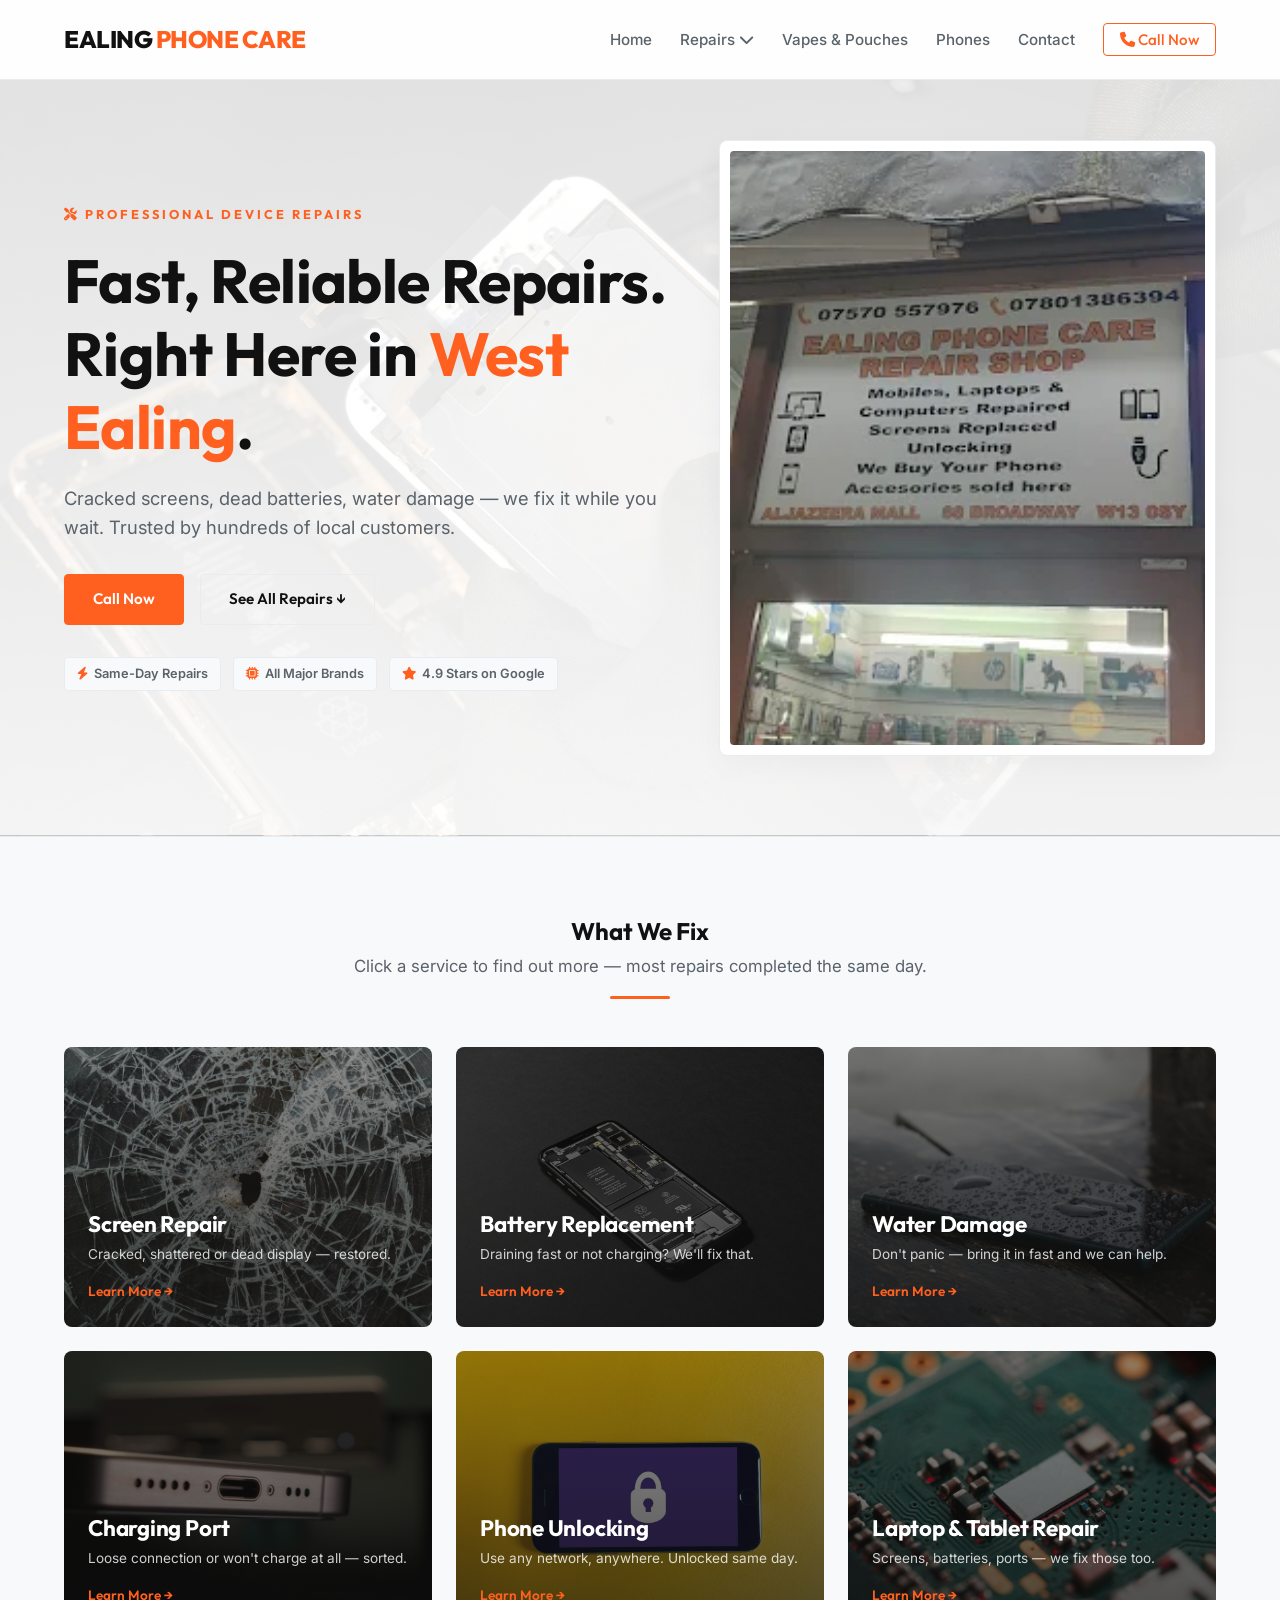
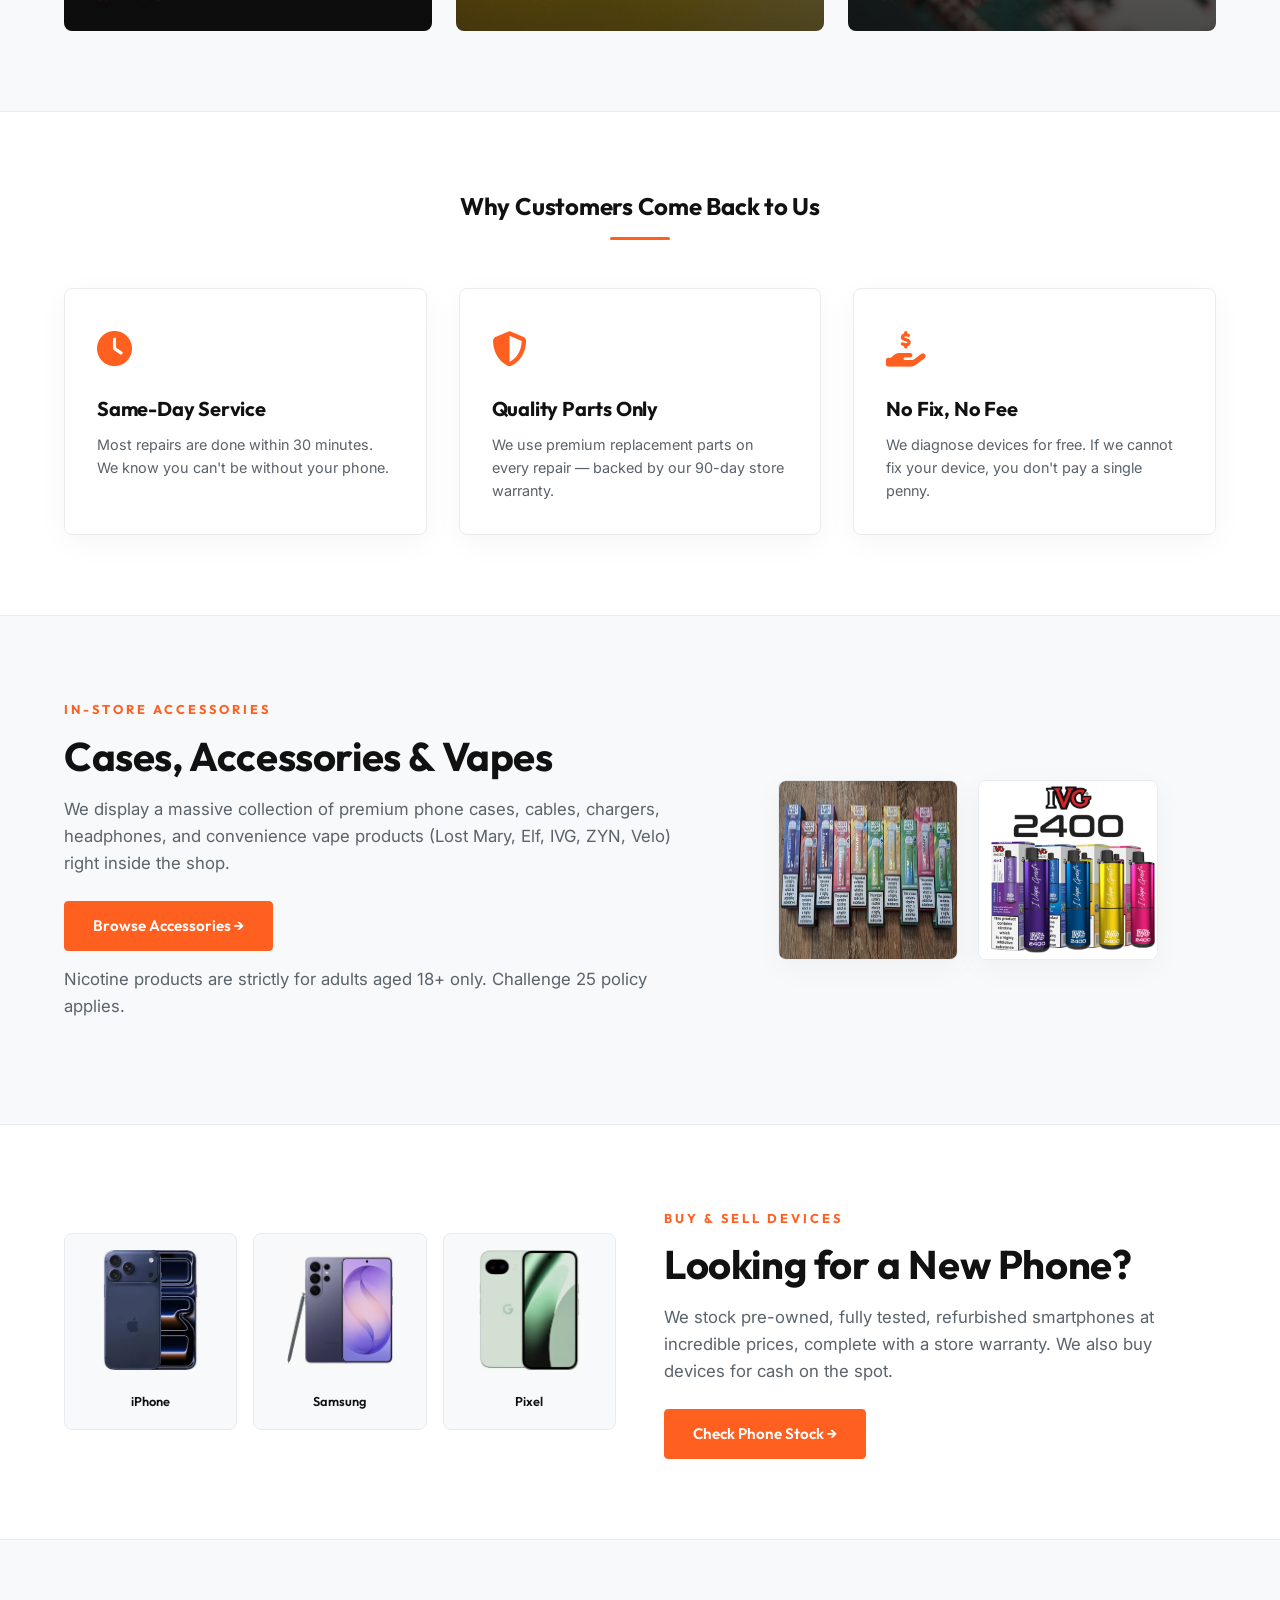
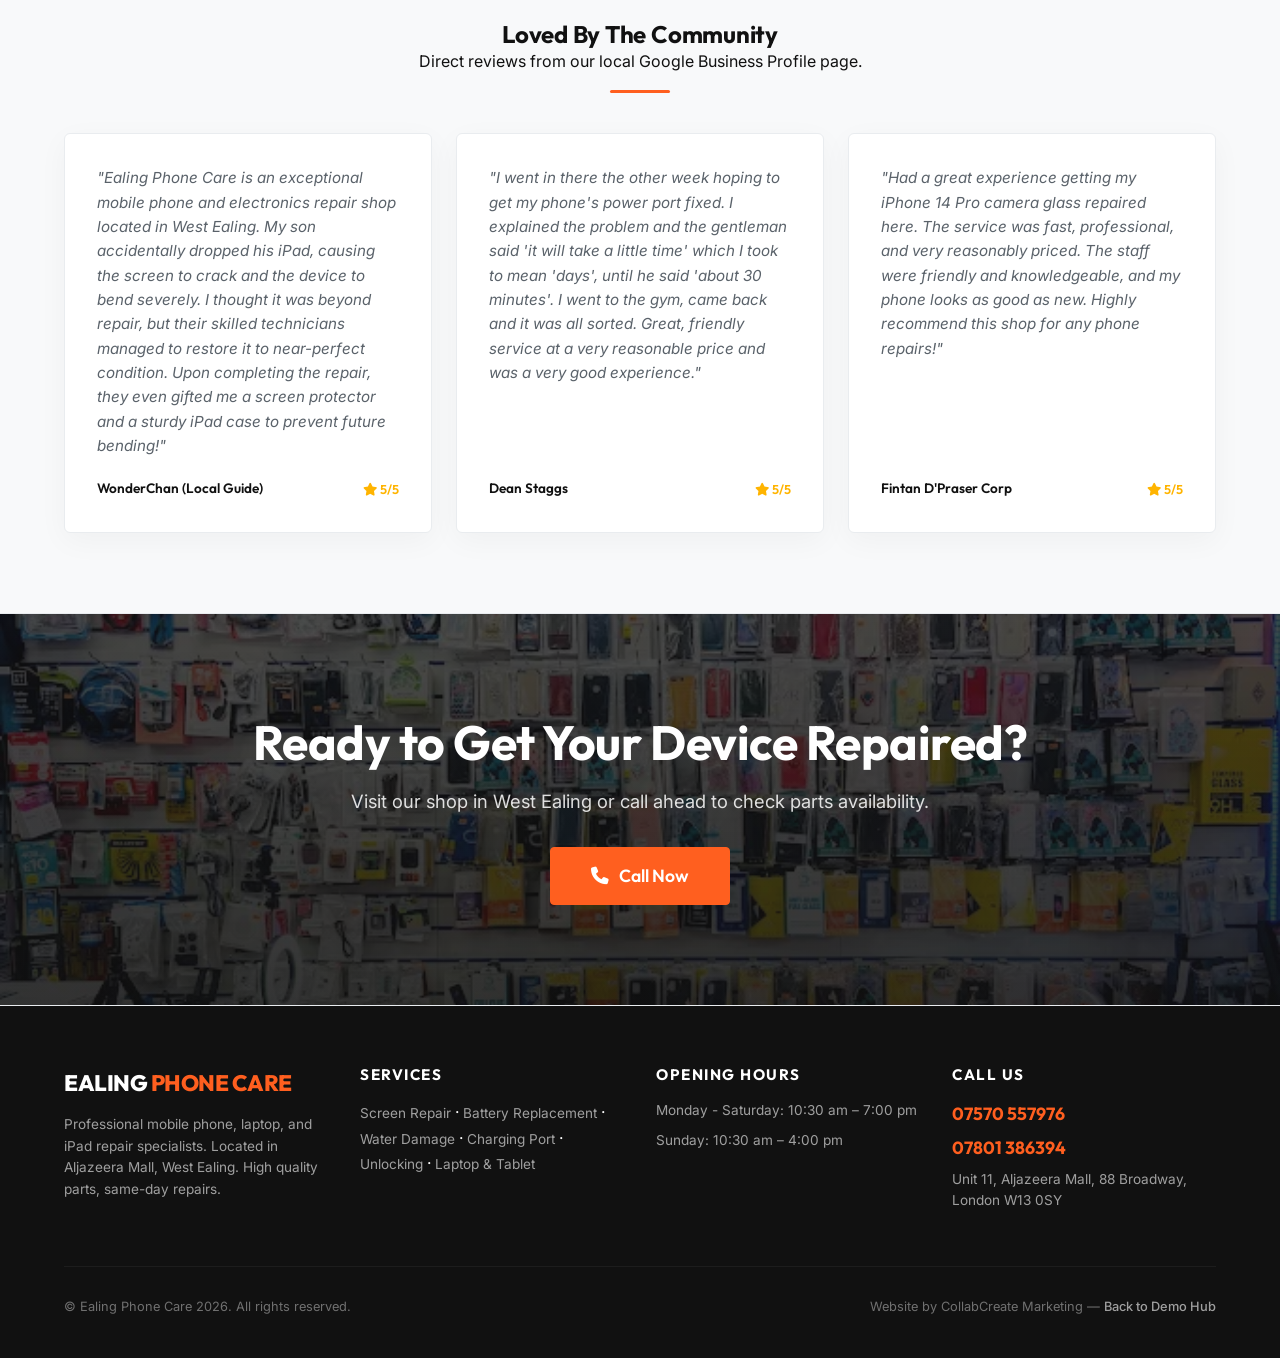
==== commit 19754be2: "Fix mobile dropdown menu toggle/alignment and optimize large images for faster load speeds" ====
--- a/index.html
+++ b/index.html
@@ -314,6 +314,27 @@
             hamburger.querySelector('i').classList.toggle('fa-xmark');
         });
 
+        // Repairs dropdown toggle on mobile
+        const dropdownTrigger = document.querySelector('.dropdown-trigger') || document.querySelector('.dropdown > a');
+        const dropdownMenu = document.querySelector('.dropdown-menu');
+        if (dropdownTrigger && dropdownMenu) {
+            dropdownTrigger.addEventListener('click', (e) => {
+                if (window.innerWidth <= 768) {
+                    e.preventDefault();
+                    dropdownMenu.classList.toggle('active');
+                    dropdownTrigger.classList.toggle('active');
+                    
+                    // Rotate chevron icon
+                    const chevron = dropdownTrigger.querySelector('.fa-chevron-down') || dropdownTrigger.querySelector('.fa-angle-down');
+                    if (chevron) {
+                        chevron.style.transform = dropdownMenu.classList.contains('active') ? 'rotate(180deg)' : 'none';
+                        chevron.style.transition = 'transform 0.3s ease';
+                    }
+                }
+            });
+        }
+
+
         // Intersection Observer Scroll Animations
         const revealElements = document.querySelectorAll('.reveal');
         const observer = new IntersectionObserver((entries, obs) => {
--- a/style.css
+++ b/style.css
@@ -1230,3 +1230,45 @@
         background-color: var(--bg-alternate) !important;
     }
 }
+
+/* Premium Mobile Dropdown Fixes */
+@media (max-width: 768px) {
+    .dropdown {
+        width: 100% !important;
+        text-align: center !important;
+    }
+    .dropdown-trigger, .dropdown > a {
+        display: inline-flex !important;
+        align-items: center !important;
+        justify-content: center !important;
+        width: 100% !important;
+        gap: 6px !important;
+    }
+    .dropdown-menu {
+        display: none !important; /* Hide by default on mobile */
+        position: static !important;
+        width: 100% !important;
+        background-color: var(--bg-alternate) !important;
+        border-radius: 6px !important;
+        margin-top: 10px !important;
+        padding: 8px 0 !important;
+        box-shadow: none !important;
+        border: none !important;
+        visibility: visible !important;
+        opacity: 1 !important;
+        transform: none !important;
+    }
+    .dropdown-menu.active {
+        display: block !important;
+    }
+    .dropdown-menu li {
+        width: 100% !important;
+    }
+    .dropdown-menu li a {
+        padding: 10px 20px !important;
+        text-align: center !important;
+        width: 100% !important;
+        font-size: 0.95rem !important;
+        display: block !important;
+    }
+}
